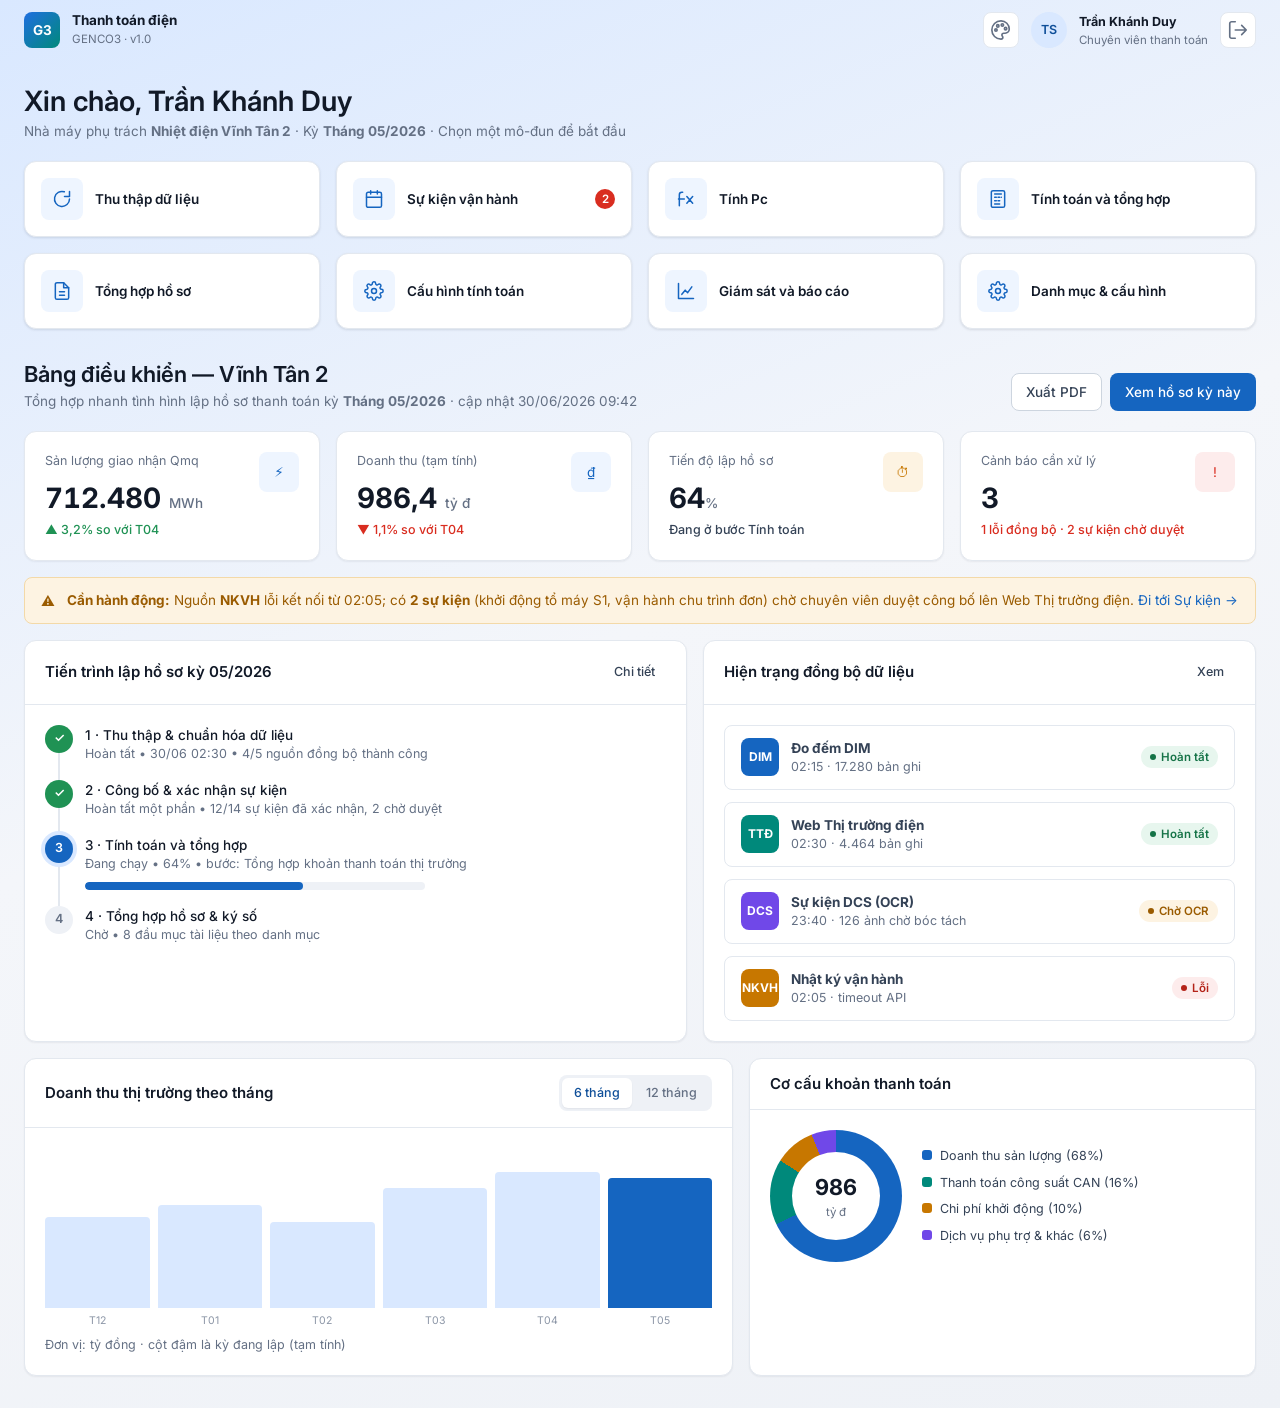
==== index.html @ cb0abf34 "." ====
<!DOCTYPE html>
<html lang="vi">
<head>
<meta charset="UTF-8">
<meta name="viewport" content="width=device-width, initial-scale=1.0">
<title>Trang chào | Vĩnh Tân 2 — Lập hồ sơ thanh toán</title>
<link rel="preconnect" href="https://fonts.googleapis.com">
<link href="https://fonts.googleapis.com/css2?family=Inter:wght@400;500;600;700&family=IBM+Plex+Sans:wght@400;500;600;700&family=Space+Grotesk:wght@400;500;600;700&family=JetBrains+Mono:wght@400;500&display=swap" rel="stylesheet">
<link rel="stylesheet" href="assets/design-system.css">
<link rel="stylesheet" href="assets/themes.css">
<link rel="stylesheet" href="assets/app.css">
<script src="assets/theme-init.js"></script>
</head>
<body>
<!-- Trang chào (Welcome) — SC-021 / DEC-021. Route "/". Header + module launcher do
     App.welcome() render; khu 2 (.welcome__content) là khối dashboard theo SC-001. -->
<div class="welcome">
<main class="welcome__body">

  <div class="welcome__hero">
    <h1>Xin chào, Trần Khánh Duy</h1>
    <div class="subtitle">Nhà máy phụ trách <b>Nhiệt điện Vĩnh Tân 2</b> · Kỳ <b>Tháng 05/2026</b> · Chọn một mô-đun để bắt đầu</div>
  </div>

  <!-- Khu 1: module launcher (8 mô-đun, 2 dòng) — App.welcome() đổ từ NAV (trừ Dashboard) -->
  <div class="welcome__launcher" id="welcomeLauncher"></div>

  <!-- Khu 2: nội dung dashboard (SSOT = SC-001) -->
  <div class="welcome__content">

  <div class="page-head">
    <div class="page-head__titles">
      <h1>Bảng điều khiển — Vĩnh Tân 2</h1>
      <div class="subtitle">Tổng hợp nhanh tình hình lập hồ sơ thanh toán kỳ <b>Tháng 05/2026</b> · cập nhật 30/06/2026 09:42</div>
    </div>
    <div class="page-head__actions">
      <button class="btn btn-secondary" onclick="App.toast('Đang xuất báo cáo PDF... (prototype)')">Xuất PDF</button>
      <button class="btn btn-primary" onclick="location.href='ho-so-chi-tiet.html'">Xem hồ sơ kỳ này</button>
    </div>
  </div>

  <!-- KPI -->
  <div class="grid grid-4" style="margin-bottom:var(--sp-4)">
    <div class="stat">
      <div class="stat__icon">⚡</div>
      <div class="stat__label">Sản lượng giao nhận Qmq</div>
      <div class="stat__value">712.480 <small>MWh</small></div>
      <div class="stat__delta up">▲ 3,2% so với T04</div>
      <!-- slot sparkline (DEC-006): 6 kỳ gần nhất, theme quyết định hiển thị -->
      <div class="stat__spark" aria-hidden="true"><i style="height:56%"></i><i style="height:64%"></i><i style="height:52%"></i><i style="height:74%"></i><i style="height:86%"></i><i class="hi" style="height:100%"></i></div>
    </div>
    <div class="stat">
      <div class="stat__icon">₫</div>
      <div class="stat__label">Doanh thu (tạm tính)</div>
      <div class="stat__value">986,4 <small>tỷ đ</small></div>
      <div class="stat__delta down">▼ 1,1% so với T04</div>
      <div class="stat__spark" aria-hidden="true"><i style="height:62%"></i><i style="height:70%"></i><i style="height:58%"></i><i style="height:81%"></i><i style="height:100%"></i><i class="hi" style="height:92%"></i></div>
    </div>
    <div class="stat">
      <div class="stat__icon" style="background:var(--c-warning-50);color:var(--c-warning-600)">⏱</div>
      <div class="stat__label">Tiến độ lập hồ sơ</div>
      <div class="stat__value">64<small>%</small></div>
      <div class="stat__delta">Đang ở bước Tính toán</div>
      <div class="stat__spark" aria-hidden="true"><i style="height:100%"></i><i style="height:100%"></i><i style="height:100%"></i><i style="height:100%"></i><i style="height:100%"></i><i class="hi" style="height:64%"></i></div>
    </div>
    <div class="stat">
      <div class="stat__icon" style="background:var(--c-danger-50);color:var(--c-danger-600)">!</div>
      <div class="stat__label">Cảnh báo cần xử lý</div>
      <div class="stat__value">3</div>
      <div class="stat__delta down">1 lỗi đồng bộ · 2 sự kiện chờ duyệt</div>
      <div class="stat__spark" aria-hidden="true"><i style="height:35%"></i><i style="height:20%"></i><i style="height:50%"></i><i style="height:20%"></i><i style="height:35%"></i><i class="hi" style="height:65%"></i></div>
    </div>
  </div>

  <div class="alert alert--warning" style="margin-bottom:var(--sp-4)">
    <span class="ico">⚠</span>
    <div><b>Cần hành động:</b> Nguồn <b>NKVH</b> lỗi kết nối từ 02:05; có <b>2 sự kiện</b> (khởi động tổ máy S1, vận hành chu trình đơn) chờ chuyên viên duyệt công bố lên Web Thị trường điện.
      <a href="su-kien.html">Đi tới Sự kiện →</a></div>
  </div>

  <div class="row" style="align-items:stretch">
    <!-- Tiến độ lập hồ sơ -->
    <div class="col" style="flex:1.2">
      <div class="card" style="height:100%">
        <div class="card__head"><h3>Tiến trình lập hồ sơ kỳ 05/2026</h3>
          <a href="ho-so-chi-tiet.html" class="btn btn-ghost btn-sm">Chi tiết</a></div>
        <div class="card__body">
          <ul class="steps">
            <li class="done"><span class="dot">✓</span><div>
              <div class="step__title">1 · Thu thập &amp; chuẩn hóa dữ liệu</div>
              <div class="step__meta">Hoàn tất • 30/06 02:30 • 4/5 nguồn đồng bộ thành công</div></div></li>
            <li class="done"><span class="dot">✓</span><div>
              <div class="step__title">2 · Công bố &amp; xác nhận sự kiện</div>
              <div class="step__meta">Hoàn tất một phần • 12/14 sự kiện đã xác nhận, 2 chờ duyệt</div></div></li>
            <li class="active"><span class="dot">3</span><div>
              <div class="step__title">3 · Tính toán và tổng hợp</div>
              <div class="step__meta">Đang chạy • 64% • bước: Tổng hợp khoản thanh toán thị trường</div>
              <div class="progress" style="margin-top:8px;max-width:340px"><div class="progress__bar" style="width:64%"></div></div></div></li>
            <li><span class="dot">4</span><div>
              <div class="step__title">4 · Tổng hợp hồ sơ &amp; ký số</div>
              <div class="step__meta">Chờ • 8 đầu mục tài liệu theo danh mục</div></div></li>
          </ul>
        </div>
      </div>
    </div>

    <!-- Hiện trạng đồng bộ nguồn -->
    <div class="col">
      <div class="card" style="height:100%">
        <div class="card__head"><h3>Hiện trạng đồng bộ dữ liệu</h3>
          <a href="thu-thap-du-lieu.html" class="btn btn-ghost btn-sm">Xem</a></div>
        <div class="card__body stack" style="gap:var(--sp-3)">
          <div class="source"><div class="source__ico" style="background:#1565c0">DIM</div>
            <div class="col"><b>Đo đếm DIM</b><div class="muted" style="font-size:var(--fs-sm)">02:15 · 17.280 bản ghi</div></div>
            <span class="badge badge--success">Hoàn tất</span></div>
          <div class="source"><div class="source__ico" style="background:#00897b">TTĐ</div>
            <div class="col"><b>Web Thị trường điện</b><div class="muted" style="font-size:var(--fs-sm)">02:30 · 4.464 bản ghi</div></div>
            <span class="badge badge--success">Hoàn tất</span></div>
          <div class="source"><div class="source__ico" style="background:#7048e8">DCS</div>
            <div class="col"><b>Sự kiện DCS (OCR)</b><div class="muted" style="font-size:var(--fs-sm)">23:40 · 126 ảnh chờ bóc tách</div></div>
            <span class="badge badge--warning">Chờ OCR</span></div>
          <div class="source"><div class="source__ico" style="background:#c77700">NKVH</div>
            <div class="col"><b>Nhật ký vận hành</b><div class="muted" style="font-size:var(--fs-sm)">02:05 · timeout API</div></div>
            <span class="badge badge--danger">Lỗi</span></div>
        </div>
      </div>
    </div>
  </div>

  <div class="row" style="margin-top:var(--sp-4); align-items:stretch">
    <!-- Biểu đồ doanh thu -->
    <div class="col" style="flex:1.4">
      <div class="card" style="height:100%">
        <div class="card__head"><h3>Doanh thu thị trường theo tháng</h3>
          <div class="pills"><span class="pill is-active" onclick="App.pill(this)">6 tháng</span><span class="pill" onclick="App.pill(this)">12 tháng</span></div></div>
        <div class="card__body">
          <div class="barchart">
            <div class="bar" style="height:62%" data-v="695"><span>T12</span></div>
            <div class="bar" style="height:70%" data-v="785"><span>T01</span></div>
            <div class="bar" style="height:58%" data-v="650"><span>T02</span></div>
            <div class="bar" style="height:81%" data-v="908"><span>T03</span></div>
            <div class="bar" style="height:92%" data-v="1.032"><span>T04</span></div>
            <div class="bar hi" style="height:88%" data-v="986"><span>T05</span></div>
          </div>
          <div class="muted" style="margin-top:28px;font-size:var(--fs-sm)">Đơn vị: tỷ đồng · cột đậm là kỳ đang lập (tạm tính)</div>
        </div>
      </div>
    </div>

    <!-- Cơ cấu khoản thanh toán -->
    <div class="col">
      <div class="card" style="height:100%">
        <div class="card__head"><h3>Cơ cấu khoản thanh toán</h3></div>
        <div class="card__body">
          <div class="row" style="align-items:center;gap:var(--sp-5)">
            <div class="donut-wrap">
              <div class="donut" style="background:conic-gradient(#1565c0 0 68%, #00897b 68% 84%, #c77700 84% 94%, #7048e8 94% 100%)"></div>
              <div class="donut__center"><b>986</b><div class="muted" style="font-size:var(--fs-xs)">tỷ đ</div></div>
            </div>
            <div class="legend col">
              <div><i style="background:#1565c0"></i>Doanh thu sản lượng (68%)</div>
              <div><i style="background:#00897b"></i>Thanh toán công suất CAN (16%)</div>
              <div><i style="background:#c77700"></i>Chi phí khởi động (10%)</div>
              <div><i style="background:#7048e8"></i>Dịch vụ phụ trợ &amp; khác (6%)</div>
            </div>
          </div>
        </div>
      </div>
    </div>
  </div>

  </div><!-- /.welcome__content -->

</main>
</div>
<script src="assets/app.js"></script>
<script>App.welcome();</script>
</body>
</html>
---- assets/design-system.css ----
/* ==========================================================================
   GENCO3 — Hệ thống Lập hồ sơ thanh toán tiền điện
   DESIGN SYSTEM (admin) — đơn giản, sạch, phục vụ prototype
   --------------------------------------------------------------------------
   File này gồm 2 phần:
     1) DESIGN TOKENS  — biến CSS (màu, typography, spacing, radius, shadow)
     2) COMPONENTS     — base, app shell, và các thành phần UI dùng lại
   Dùng chung cho cả styleguide (design/) lẫn prototype (prototype/).
   ========================================================================== */

/* ============================ 1. DESIGN TOKENS =========================== */
:root {
  /* --- Màu thương hiệu (xanh năng lượng, hợp ngành điện) --- */
  --c-primary-50:  #eef5ff;
  --c-primary-100: #d9e8ff;
  --c-primary-200: #b3d1ff;
  --c-primary-300: #80b2ff;
  --c-primary-500: #1f6fe0;
  --c-primary-600: #1565c0;   /* màu chính */
  --c-primary-700: #0f4f99;
  --c-primary-800: #0b3d77;

  /* --- Màu nhấn phụ (teal) --- */
  --c-accent-500:  #00897b;
  --c-accent-600:  #00796b;

  /* --- Trung tính --- */
  --c-white:   #ffffff;
  --c-bg:      #f4f6fa;   /* nền trang */
  --c-surface: #ffffff;   /* nền card */
  --c-border:  #e3e8ef;
  --c-border-strong: #cdd5df;
  --c-ink-900: #111927;   /* tiêu đề */
  --c-ink-700: #344256;   /* văn bản chính */
  --c-ink-500: #647084;   /* phụ */
  --c-ink-400: #8b95a6;   /* mờ */

  /* --- Màu ngữ nghĩa (status) --- */
  --c-success-50: #e7f6ee; --c-success-600: #1f9254; --c-success-700: #157347;
  --c-warning-50: #fdf3e2; --c-warning-600: #c77700; --c-warning-700: #9a5b00;
  --c-danger-50:  #fdecec; --c-danger-600:  #d92d20; --c-danger-700:  #b42318;
  --c-info-50:    #eaf2fe; --c-info-600:    #1565c0; --c-info-700:    #0f4f99;
  --c-neutral-50: #eef1f6; --c-neutral-600: #647084;

  /* --- Typography --- */
  --font-sans: "Inter", "Segoe UI", Roboto, system-ui, -apple-system, sans-serif;
  --font-mono: "JetBrains Mono", "SFMono-Regular", Consolas, monospace;
  --fs-xs: 11.5px; --fs-sm: 12.5px; --fs-md: 13.5px; --fs-lg: 15px;
  --fs-xl: 18px;   --fs-2xl: 22px;  --fs-3xl: 28px;
  --lh-tight: 1.25; --lh-normal: 1.5;
  --fw-regular: 400; --fw-medium: 500; --fw-semibold: 600; --fw-bold: 700;

  /* --- Spacing (base 4px) --- */
  --sp-1: 4px;  --sp-2: 8px;  --sp-3: 12px; --sp-4: 16px;
  --sp-5: 20px; --sp-6: 24px; --sp-8: 32px; --sp-10: 40px; --sp-12: 48px;

  /* --- Radius --- */
  --r-sm: 4px; --r-md: 8px; --r-lg: 12px; --r-full: 999px;

  /* --- Shadow (nhẹ, phẳng) --- */
  --sh-xs: 0 1px 2px rgba(16,24,40,.06);
  --sh-sm: 0 1px 3px rgba(16,24,40,.08), 0 1px 2px rgba(16,24,40,.04);
  --sh-md: 0 4px 12px rgba(16,24,40,.10);
  --sh-lg: 0 12px 32px rgba(16,24,40,.16);

  /* --- Layout --- */
  --sidebar-w: 256px;
  --sidebar-w-collapsed: 72px;
  --topbar-h: 60px;
  --content-max: 1320px;

  /* --- Token bổ sung cho đa theme (DEC-005). Mọi theme phải định nghĩa đủ nhóm này --- */
  --c-on-primary: #ffffff;                 /* chữ/icon trên nền primary */
  --c-surface-2: #eef1f6;                  /* nền phụ: thead, hàng nhấn, placeholder */
  --sidebar-bg: var(--c-primary-800);      /* nền sidebar (theme đổi được) */
  --sidebar-blur: 0px;                     /* Fluent bật acrylic cho sidebar */
  --bw: 1px;                               /* độ dày viền cơ sở */
  --icon-stroke: 1.8;                      /* độ nét icon (Linear mảnh hơn, ...) */
  --motion-fast: .12s; --motion-base: .2s; /* thời lượng chuyển động */
  --ease-standard: cubic-bezier(.2,0,0,1); --ease-emphasized: cubic-bezier(.3,0,0,1);
  --glass-bg: var(--c-surface);            /* nền glass (mặc định = surface đặc, không blur) */
  --glass-blur: 0px;                       /* Fluent: acrylic cho topbar/modal/drawer */
  --accent-gradient: linear-gradient(135deg, var(--c-primary-500), var(--c-accent-500));
  /* Nền gradient Trang chào (SC-021). Dựng từ token màu theme => tự thích ứng 5 theme
     x light/dark; theme override wholesale nếu bản sắc cần khác. */
  --welcome-bg: linear-gradient(158deg, var(--c-primary-100) 0%, var(--c-bg) 46%, var(--c-surface-2) 100%);
  --toast-bg: #1f2937; --toast-ink: #ffffff;  /* toast giữ nền tối trên mọi theme */
  --nav-active-bg: var(--c-primary-600);       /* nền mục sidebar đang chọn */
  --nav-active-ink: #ffffff;

  /* --- Token Presentation Theme (DEC-006): shell/nav, mật độ, form, focus.
         Mọi theme phải định nghĩa đủ (hoặc chấp nhận mặc định base). --- */
  --sidebar-ink: #c5d3e8;                  /* chữ nav trong sidebar */
  --sidebar-ink-strong: #ffffff;           /* chữ đậm/brand trong sidebar */
  --sidebar-muted: #93a7c4;                /* chữ phụ trong sidebar */
  --sidebar-group: #6f86a8;                /* nhãn nhóm nav */
  --sidebar-hover-bg: rgba(255,255,255,.07);
  --sidebar-border: rgba(255,255,255,.08);
  --topnav-h: 56px;                        /* chiều cao hàng brand của top navigation */
  --tbl-py: 11px; --tbl-px: 16px;          /* mật độ ô bảng (theme chỉnh density qua đây) */
  --field-label-w: 148px;                  /* bề rộng label khi form label-trái (Fluent) */
  --focus-ring: 2px solid var(--c-primary-600); /* vòng focus bàn phím */
}

/* ============================ 2. BASE ==================================== */
* { box-sizing: border-box; }
html, body { height: 100%; }
body {
  margin: 0;
  font-family: var(--font-sans);
  font-size: var(--fs-md);
  line-height: var(--lh-normal);
  color: var(--c-ink-700);
  background: var(--c-bg);
  -webkit-font-smoothing: antialiased;
}
h1, h2, h3, h4 { color: var(--c-ink-900); font-weight: var(--fw-semibold); margin: 0; line-height: var(--lh-tight); }
h1 { font-size: var(--fs-2xl); }
h2 { font-size: var(--fs-xl); }
h3 { font-size: var(--fs-lg); }
a { color: var(--c-primary-600); text-decoration: none; }
a:hover { text-decoration: underline; }
p { margin: 0 0 var(--sp-3); }
code { font-family: var(--font-mono); font-size: .92em; background: var(--c-neutral-50);
  padding: 1px 6px; border-radius: var(--r-sm); color: var(--c-ink-900); }
.muted { color: var(--c-ink-500); }
.mono  { font-family: var(--font-mono); }
.nowrap { white-space: nowrap; }
.text-right { text-align: right; }
.text-center { text-align: center; }
.num { font-variant-numeric: tabular-nums; font-family: var(--font-mono); }
/* Icon: độ nét điều khiển bằng token (theme đổi được) - CSS ghi đè attribute stroke-width của SVG */
.ico { stroke-width: var(--icon-stroke); }

/* ============================ 3. APP SHELL ============================== */
.app { display: grid; grid-template-columns: var(--sidebar-w) 1fr; min-height: 100vh; }

/* Sidebar (token-driven: theme đổi được nền/chữ/viền qua nhóm --sidebar-*) */
.sidebar {
  background: var(--sidebar-bg);
  color: var(--sidebar-ink);
  display: flex; flex-direction: column;
  position: sticky; top: 0; height: 100vh;
  backdrop-filter: blur(var(--sidebar-blur));
}
.sidebar__brand {
  display: flex; align-items: center; gap: var(--sp-3);
  padding: 0 var(--sp-5); height: var(--topbar-h);
  border-bottom: 1px solid var(--sidebar-border);
}
.sidebar__logo {
  width: 34px; height: 34px; border-radius: var(--r-md);
  background: var(--accent-gradient);
  display: grid; place-items: center; color: #fff; font-weight: var(--fw-bold);
  font-size: var(--fs-md); flex: none;
}
.sidebar__brand b { color: var(--sidebar-ink-strong); font-size: var(--fs-md); display: block; line-height: 1.2; }
.sidebar__brand span { font-size: var(--fs-xs); color: var(--sidebar-muted); }
/* Logo + brand là link về Trang chào (DEC-021) */
.sidebar__brandlink { display: flex; align-items: center; gap: var(--sp-3); flex: 1; min-width: 0; color: inherit; }
.sidebar__brandlink:hover { text-decoration: none; }
.sidebar__nav { padding: var(--sp-4) var(--sp-3); overflow-y: auto; flex: 1; }
.nav-group__label {
  font-size: 10.5px; text-transform: uppercase; letter-spacing: .06em;
  color: var(--sidebar-group); padding: var(--sp-4) var(--sp-3) var(--sp-2);
}
.nav-link {
  display: flex; align-items: center; gap: var(--sp-3);
  padding: 9px var(--sp-3); border-radius: var(--r-md);
  color: var(--sidebar-ink); font-size: var(--fs-md); font-weight: var(--fw-medium);
  margin-bottom: 2px; cursor: pointer;
  transition: background var(--motion-fast) var(--ease-standard), color var(--motion-fast) var(--ease-standard);
}
.nav-link:hover { background: var(--sidebar-hover-bg); color: var(--sidebar-ink-strong); text-decoration: none; }
.nav-link.is-active { background: var(--nav-active-bg); color: var(--nav-active-ink); }
.nav-link .ico { width: 18px; height: 18px; flex: none; opacity: .9; }
.nav-link__badge {
  margin-left: auto; font-size: 10.5px; background: var(--c-danger-600);
  color: #fff; border-radius: var(--r-full); padding: 1px 6px; font-weight: var(--fw-semibold);
}
.sidebar__foot { padding: var(--sp-4); border-top: 1px solid var(--sidebar-border); font-size: var(--fs-xs); color: var(--sidebar-muted); }

/* Nút thu gọn/mở rộng menu chính (FR-050, Biên bản 004) */
.sidebar__toggle {
  margin-left: auto; width: 30px; height: 30px; border-radius: var(--r-md); flex: none;
  display: grid; place-items: center; cursor: pointer;
  background: transparent; border: 1px solid var(--sidebar-border); color: var(--sidebar-ink);
  transition: background var(--motion-fast) var(--ease-standard), color var(--motion-fast) var(--ease-standard);
}
.sidebar__toggle:hover { background: var(--sidebar-hover-bg); color: var(--sidebar-ink-strong); }
.sidebar__toggle .ico { width: 16px; height: 16px; }

/* Trạng thái thu gọn: sidebar còn dải biểu tượng, ẩn nhãn chữ, nội dung nới rộng */
.app.is-nav-collapsed { grid-template-columns: var(--sidebar-w-collapsed) 1fr; }
.app.is-nav-collapsed .sidebar__brand { padding: 0; justify-content: center; gap: 0; }
.app.is-nav-collapsed .sidebar__logo,
.app.is-nav-collapsed .sidebar__brandlink,
.app.is-nav-collapsed .sidebar__brand > div,
.app.is-nav-collapsed .nav-group__label,
.app.is-nav-collapsed .nav-link > span,
.app.is-nav-collapsed .nav-link__badge,
.app.is-nav-collapsed .sidebar__foot { display: none; }
.app.is-nav-collapsed .sidebar__toggle { margin: 0; }
.app.is-nav-collapsed .sidebar__nav { padding-left: var(--sp-2); padding-right: var(--sp-2); }
.app.is-nav-collapsed .nav-link { justify-content: center; padding-left: 0; padding-right: 0; }

/* Main + Topbar */
.main { display: flex; flex-direction: column; min-width: 0; }
.topbar {
  height: var(--topbar-h); background: var(--glass-bg);
  backdrop-filter: blur(var(--glass-blur));
  border-bottom: 1px solid var(--c-border);
  display: flex; align-items: center; gap: var(--sp-4);
  padding: 0 var(--sp-6); position: sticky; top: 0; z-index: 20;
}
.topbar__plant {
  display: flex; align-items: center; gap: var(--sp-2);
  font-weight: var(--fw-semibold); color: var(--c-ink-900);
}
.topbar__plant select {
  border: 1px solid var(--c-border-strong); border-radius: var(--r-md);
  padding: 6px 10px; font: inherit; font-weight: var(--fw-semibold);
  color: var(--c-ink-900); background: var(--c-surface);
}
.topbar__spacer { flex: 1; }
.topbar__period {
  display: flex; align-items: center; gap: var(--sp-2);
  background: var(--c-primary-50); color: var(--c-primary-700);
  border: 1px solid var(--c-primary-200); border-radius: var(--r-full);
  padding: 5px 12px; font-weight: var(--fw-semibold); font-size: var(--fs-sm);
}
.topbar__icon-btn {
  width: 36px; height: 36px; border-radius: var(--r-md); border: 1px solid var(--c-border);
  background: var(--c-surface); display: grid; place-items: center; cursor: pointer; position: relative;
  color: var(--c-ink-500);
}
.topbar__icon-btn:hover { background: var(--c-bg); }
.topbar__icon-btn .dot { position: absolute; top: 7px; right: 8px; width: 7px; height: 7px;
  background: var(--c-danger-600); border-radius: var(--r-full); border: 1.5px solid #fff; }
.topbar__user { display: flex; align-items: center; gap: var(--sp-3); cursor: pointer; }
.avatar {
  width: 36px; height: 36px; border-radius: var(--r-full);
  background: var(--c-primary-100); color: var(--c-primary-700);
  display: grid; place-items: center; font-weight: var(--fw-semibold); font-size: var(--fs-sm);
}
.topbar__user small { display: block; color: var(--c-ink-500); font-size: var(--fs-xs); }
.topbar__user b { font-size: var(--fs-sm); color: var(--c-ink-900); }

/* Top Navigation (DEC-006) - nav pattern thay sidebar (registry app.js quyết định).
   2 tầng: hàng brand + điều khiển ngữ cảnh, hàng tab điều hướng. Token-driven. */
.topnav { position: sticky; top: 0; z-index: 30; background: var(--glass-bg);
  backdrop-filter: blur(var(--glass-blur)); border-bottom: 1px solid var(--c-border); }
.topnav__row { display: flex; align-items: center; gap: var(--sp-4);
  height: var(--topnav-h); padding: 0 var(--sp-6); }
.topnav__brand { display: flex; align-items: center; gap: var(--sp-3); margin-right: var(--sp-4); color: inherit; }
.topnav__brand:hover { text-decoration: none; }
.topnav__brand b { color: var(--c-ink-900); font-size: var(--fs-md); display: block; line-height: 1.2; }
.topnav__brand span { font-size: var(--fs-xs); color: var(--c-ink-500); }
.topnav__tabs { display: flex; gap: var(--sp-1); padding: 0 var(--sp-5); overflow-x: auto; }
.topnav__link { display: flex; align-items: center; gap: 8px; padding: 10px var(--sp-3);
  border-bottom: 2px solid transparent; margin-bottom: -1px;
  color: var(--c-ink-500); font-size: var(--fs-md); font-weight: var(--fw-medium); white-space: nowrap;
  transition: color var(--motion-fast) var(--ease-standard); }
.topnav__link:hover { color: var(--c-ink-900); text-decoration: none; }
.topnav__link.is-active { color: var(--c-ink-900); border-bottom-color: var(--c-ink-900); font-weight: var(--fw-semibold); }
.topnav__link .ico { width: 16px; height: 16px; flex: none; }
.topnav__link .nav-link__badge { margin-left: 2px; }

/* Content */
.content { padding: var(--sp-6); max-width: var(--content-max); width: 100%; margin: 0 auto; }
.page-head { display: flex; align-items: flex-end; gap: var(--sp-4); margin-bottom: var(--sp-5); flex-wrap: wrap; }
.page-head__titles { flex: 1; min-width: 240px; }
.page-head h1 { margin-bottom: 2px; }
.page-head .subtitle { color: var(--c-ink-500); font-size: var(--fs-md); }
.page-head__actions { display: flex; gap: var(--sp-2); }
.breadcrumb { font-size: var(--fs-sm); color: var(--c-ink-500); margin-bottom: var(--sp-2); }
.breadcrumb a { color: var(--c-ink-500); }
.breadcrumb span { margin: 0 6px; color: var(--c-ink-400); }

/* ============================ 4. GRID UTILS ============================= */
.grid { display: grid; gap: var(--sp-4); }
.grid-2 { grid-template-columns: repeat(2, 1fr); }
.grid-3 { grid-template-columns: repeat(3, 1fr); }
.grid-4 { grid-template-columns: repeat(4, 1fr); }
.row { display: flex; gap: var(--sp-4); flex-wrap: wrap; }
.col { flex: 1; min-width: 0; }
.stack { display: flex; flex-direction: column; gap: var(--sp-4); }
.between { display: flex; align-items: center; justify-content: space-between; gap: var(--sp-3); }
.inline { display: flex; align-items: center; gap: var(--sp-2); }
@media (max-width: 1100px){ .grid-4{grid-template-columns:repeat(2,1fr);} .grid-3{grid-template-columns:repeat(2,1fr);} }
@media (max-width: 720px){ .grid-2,.grid-3,.grid-4{grid-template-columns:1fr;} }

/* ============================ 5. CARD =================================== */
.card { background: var(--c-surface); border: 1px solid var(--c-border); border-radius: var(--r-lg); box-shadow: var(--sh-xs); }
.card__head { display: flex; align-items: center; justify-content: space-between; gap: var(--sp-3);
  padding: var(--sp-4) var(--sp-5); border-bottom: 1px solid var(--c-border); }
.card__head h3 { font-size: var(--fs-lg); }
.card__head .muted { font-size: var(--fs-sm); }
.card__body { padding: var(--sp-5); }
.card__body--flush { padding: 0; }
.card__foot { padding: var(--sp-3) var(--sp-5); border-top: 1px solid var(--c-border); }

/* KPI stat - semantic slot (DEC-006): label/value/delta/icon/spark là các slot,
   theme tái bố cục bằng grid-template-areas + ẩn/hiện slot, KHÔNG đổi markup. */
.stat { background: var(--c-surface); border: 1px solid var(--c-border); border-radius: var(--r-lg);
  padding: var(--sp-5); box-shadow: var(--sh-xs);
  display: grid; grid-template-columns: 1fr auto; align-content: start;
  grid-template-areas: "label icon" "value icon" "delta icon" "spark spark"; }
.stat__label { grid-area: label; color: var(--c-ink-500); font-size: var(--fs-sm); display: flex; align-items: center; gap: 6px; }
.stat__value { grid-area: value; font-size: var(--fs-3xl); font-weight: var(--fw-bold); color: var(--c-ink-900);
  margin: 6px 0 2px; font-variant-numeric: tabular-nums; }
.stat__value small { font-size: var(--fs-md); font-weight: var(--fw-medium); color: var(--c-ink-500); }
.stat__delta { grid-area: delta; font-size: var(--fs-sm); font-weight: var(--fw-medium); }
.stat__delta.up { color: var(--c-success-600); }
.stat__delta.down { color: var(--c-danger-600); }
.stat__icon { grid-area: icon; align-self: start; justify-self: end; width: 40px; height: 40px; border-radius: var(--r-md);
  display: grid; place-items: center; background: var(--c-primary-50); color: var(--c-primary-600); }
/* Sparkline slot: mặc định ẨN (Default giữ nguyên diện mạo cũ); theme bật khi cần */
.stat__spark { grid-area: spark; display: none; align-items: flex-end; gap: 3px; height: 26px; margin-top: var(--sp-3); }
.stat__spark i { flex: 1; background: var(--c-primary-100); border-radius: 2px 2px 0 0; min-height: 3px; }
.stat__spark i.hi { background: var(--c-primary-600); }

/* ============================ 6. BUTTONS =============================== */
.btn {
  display: inline-flex; align-items: center; justify-content: center; gap: var(--sp-2);
  font: inherit; font-weight: var(--fw-medium); font-size: var(--fs-md);
  padding: 8px 14px; border-radius: var(--r-md); border: 1px solid transparent;
  cursor: pointer; white-space: nowrap;
  transition: background var(--motion-fast) var(--ease-standard), border-color var(--motion-fast) var(--ease-standard),
    box-shadow var(--motion-fast) var(--ease-standard), transform var(--motion-fast) var(--ease-standard);
}
.btn .ico { width: 16px; height: 16px; }
.btn-primary { background: var(--c-primary-600); color: var(--c-on-primary); }
.btn-primary:hover { background: var(--c-primary-700); }
.btn-secondary { background: var(--c-surface); color: var(--c-ink-700); border-color: var(--c-border-strong); }
.btn-secondary:hover { background: var(--c-bg); }
.btn-ghost { background: transparent; color: var(--c-ink-700); }
.btn-ghost:hover { background: var(--c-neutral-50); }
.btn-success { background: var(--c-success-600); color: #fff; }
.btn-success:hover { background: var(--c-success-700); }
.btn-danger { background: var(--c-danger-600); color: #fff; }
.btn-danger:hover { background: var(--c-danger-700); }
.btn-sm { padding: 5px 10px; font-size: var(--fs-sm); }
.btn-lg { padding: 11px 20px; font-size: var(--fs-lg); }
.btn[disabled] { opacity: .5; cursor: not-allowed; }
.btn-icon { padding: 7px; width: 34px; }

/* ============================ 7. BADGE / STATUS ======================== */
.badge {
  display: inline-flex; align-items: center; gap: 5px;
  font-size: var(--fs-xs); font-weight: var(--fw-semibold);
  padding: 3px 9px; border-radius: var(--r-full); line-height: 1.4; white-space: nowrap;
}
.badge::before { content: ""; width: 6px; height: 6px; border-radius: 50%; background: currentColor; }
.badge--success { background: var(--c-success-50); color: var(--c-success-700); }
.badge--warning { background: var(--c-warning-50); color: var(--c-warning-700); }
.badge--danger  { background: var(--c-danger-50);  color: var(--c-danger-700); }
.badge--info    { background: var(--c-info-50);    color: var(--c-info-700); }
.badge--neutral { background: var(--c-neutral-50); color: var(--c-neutral-600); }
.badge--solid.badge--success { background: var(--c-success-600); color:#fff; }
.badge--plain::before { display: none; }

.tag { display:inline-block; font-size: var(--fs-xs); font-weight:var(--fw-medium);
  padding: 2px 8px; border-radius: var(--r-sm); background: var(--c-neutral-50); color: var(--c-ink-700); }

/* ============================ 8. TABLE ================================= */
.table-wrap { overflow-x: auto; }
table.tbl { width: 100%; border-collapse: collapse; font-size: var(--fs-md); }
.tbl thead th {
  text-align: left; font-weight: var(--fw-semibold); color: var(--c-ink-500);
  font-size: var(--fs-sm); padding: 10px var(--sp-4); border-bottom: 1px solid var(--c-border);
  background: var(--c-surface-2); white-space: nowrap; position: sticky; top: 0;
}
.tbl tbody td { padding: var(--tbl-py) var(--tbl-px); border-bottom: 1px solid var(--c-border); color: var(--c-ink-700); vertical-align: middle; }
.tbl tbody tr:last-child td { border-bottom: none; }
.tbl tbody tr:hover { background: var(--c-primary-50); }
.tbl td.num, .tbl th.num { text-align: right; }
.tbl--compact tbody td, .tbl--compact thead th { padding: calc(var(--tbl-py) - 4px) calc(var(--tbl-px) - 4px); }
.tbl .row-strong td { font-weight: var(--fw-semibold); color: var(--c-ink-900); background: var(--c-surface-2); }

/* ============================ 9. FORM ================================= */
.field { margin-bottom: var(--sp-4); }
.label { display: block; font-size: var(--fs-sm); font-weight: var(--fw-medium); color: var(--c-ink-700); margin-bottom: 6px; }
.input, .select, .textarea {
  width: 100%; font: inherit; font-size: var(--fs-md); color: var(--c-ink-900);
  padding: 8px 11px; border: 1px solid var(--c-border-strong); border-radius: var(--r-md);
  background: var(--c-surface);
  transition: border-color var(--motion-fast) var(--ease-standard), box-shadow var(--motion-fast) var(--ease-standard);
}
.input:focus, .select:focus, .textarea:focus {
  outline: none; border-color: var(--c-primary-500); box-shadow: 0 0 0 3px var(--c-primary-100);
}
.textarea { min-height: 84px; resize: vertical; }
.hint { font-size: var(--fs-xs); color: var(--c-ink-500); margin-top: 5px; }

/* Switch */
.switch { position: relative; display: inline-block; width: 38px; height: 22px; }
.switch input { opacity: 0; width: 0; height: 0; }
.switch .slider { position: absolute; inset: 0; background: var(--c-border-strong);
  border-radius: var(--r-full); transition: .15s; cursor: pointer; }
.switch .slider::before { content:""; position:absolute; height:16px; width:16px; left:3px; top:3px;
  background:#fff; border-radius:50%; transition:.15s; box-shadow: var(--sh-xs); }
.switch input:checked + .slider { background: var(--c-primary-600); }
.switch input:checked + .slider::before { transform: translateX(16px); }

/* ============================ 10. TABS ================================= */
.tabs { display: flex; gap: 2px; border-bottom: 1px solid var(--c-border); }
.tab { padding: 10px var(--sp-4); font-size: var(--fs-md); font-weight: var(--fw-medium);
  color: var(--c-ink-500); cursor: pointer; border-bottom: 2px solid transparent; margin-bottom: -1px; }
.tab:hover { color: var(--c-ink-900); }
.tab.is-active { color: var(--c-primary-700); border-bottom-color: var(--c-primary-600); font-weight: var(--fw-semibold); }
.tab .count { font-size: 11px; background: var(--c-neutral-50); color: var(--c-ink-500); border-radius: var(--r-full); padding: 0 6px; margin-left: 6px; }
.tabpanel { display: none; }
.tabpanel.is-active { display: block; }

/* sub tabs (pills) */
.pills { display: inline-flex; background: var(--c-neutral-50); border-radius: var(--r-md); padding: 3px; gap: 2px; }
.pill { padding: 6px 12px; font-size: var(--fs-sm); font-weight: var(--fw-medium); border-radius: 6px; color: var(--c-ink-500); cursor: pointer; }
.pill.is-active { background: var(--c-surface); color: var(--c-primary-700); box-shadow: var(--sh-xs); }

/* ============================ 11. PROGRESS / STEPS ==================== */
.progress { height: 8px; background: var(--c-neutral-50); border-radius: var(--r-full); overflow: hidden; }
.progress__bar { height: 100%; background: var(--c-primary-600); border-radius: var(--r-full); }
.progress__bar.success { background: var(--c-success-600); }
.progress__bar.warning { background: var(--c-warning-600); }

/* Stepper (vertical pipeline) */
.steps { list-style: none; margin: 0; padding: 0; }
.steps li { display: flex; gap: var(--sp-3); padding-bottom: var(--sp-4); position: relative; }
.steps li:not(:last-child)::before { content:""; position: absolute; left: 13px; top: 28px; bottom: 0; width: 2px; background: var(--c-border); }
.steps .dot { width: 28px; height: 28px; border-radius: 50%; flex: none; display: grid; place-items: center;
  font-size: var(--fs-sm); font-weight: var(--fw-semibold); background: var(--c-neutral-50); color: var(--c-ink-500); z-index: 1; }
.steps .done .dot { background: var(--c-success-600); color: #fff; }
.steps .active .dot { background: var(--c-primary-600); color: #fff; box-shadow: 0 0 0 4px var(--c-primary-100); }
.steps .error .dot { background: var(--c-danger-600); color: #fff; }
.steps .step__title { font-weight: var(--fw-medium); color: var(--c-ink-900); font-size: var(--fs-md); }
.steps .step__meta { font-size: var(--fs-sm); color: var(--c-ink-500); }

/* ============================ 12. ALERT / BANNER ===================== */
.alert { display: flex; gap: var(--sp-3); padding: var(--sp-3) var(--sp-4); border-radius: var(--r-md);
  border: 1px solid; font-size: var(--fs-md); align-items: flex-start; }
.alert .ico { flex: none; margin-top: 1px; }
.alert--info    { background: var(--c-info-50);    border-color: var(--c-primary-200); color: var(--c-info-700); }
.alert--success { background: var(--c-success-50); border-color: #aee0c2; color: var(--c-success-700); }
.alert--warning { background: var(--c-warning-50); border-color: #f3d9a8; color: var(--c-warning-700); }
.alert--danger  { background: var(--c-danger-50);  border-color: #f3b4ad; color: var(--c-danger-700); }
.alert b { color: inherit; }

/* ============================ 13. MISC ================================ */
.divider { height: 1px; background: var(--c-border); margin: var(--sp-4) 0; }
.kv { display: grid; grid-template-columns: 160px 1fr; gap: 8px var(--sp-4); font-size: var(--fs-md); }
.kv dt { color: var(--c-ink-500); }
.kv dd { margin: 0; color: var(--c-ink-900); font-weight: var(--fw-medium); }
.list-check { list-style: none; margin: 0; padding: 0; }
.list-check li { display: flex; align-items: center; gap: var(--sp-3); padding: 10px 0; border-bottom: 1px solid var(--c-border); }
.list-check li:last-child { border-bottom: none; }
.check-ico { width: 20px; height: 20px; border-radius: 50%; flex: none; display: grid; place-items: center; }
.check-ico.ok { background: var(--c-success-50); color: var(--c-success-600); }
.check-ico.no { background: var(--c-neutral-50); color: var(--c-ink-400); }
.check-ico.warn { background: var(--c-warning-50); color: var(--c-warning-600); }

/* Empty / placeholder image box */
.imgbox { background: var(--c-surface-2);
  border: 1px dashed var(--c-border-strong); border-radius: var(--r-md);
  display: grid; place-items: center; color: var(--c-ink-400); font-size: var(--fs-sm); }

/* ============================ 14. MODAL =============================== */
.modal-overlay { position: fixed; inset: 0; background: rgba(17,25,39,.45); display: none;
  align-items: center; justify-content: center; z-index: 100; padding: var(--sp-4); }
.modal-overlay.is-open { display: flex; }
.modal { background: var(--glass-bg); backdrop-filter: blur(var(--glass-blur));
  border: 1px solid var(--c-border); border-radius: var(--r-lg); box-shadow: var(--sh-lg);
  width: 100%; max-width: 560px; max-height: 90vh; overflow: auto; }
.modal--lg { max-width: 820px; }
.modal__head { display: flex; align-items: center; justify-content: space-between;
  padding: var(--sp-4) var(--sp-5); border-bottom: 1px solid var(--c-border); }
.modal__body { padding: var(--sp-5); }
.modal__foot { padding: var(--sp-4) var(--sp-5); border-top: 1px solid var(--c-border);
  display: flex; justify-content: flex-end; gap: var(--sp-2); }
.modal__close { cursor: pointer; color: var(--c-ink-500); background: none; border: none; font-size: 20px; line-height: 1; }

/* ============================ 15. TOAST ============================== */
.toast-wrap { position: fixed; right: var(--sp-5); bottom: var(--sp-5); z-index: 200;
  display: flex; flex-direction: column; gap: var(--sp-2); }
.toast { display: flex; gap: var(--sp-3); align-items: center; background: var(--toast-bg); color: var(--toast-ink);
  padding: 11px 16px; border-radius: var(--r-md); box-shadow: var(--sh-lg); font-size: var(--fs-md);
  min-width: 260px; animation: toast-in .2s ease; }
.toast--success { background: var(--c-success-700); }
.toast--danger  { background: var(--c-danger-700); }
@keyframes toast-in { from { opacity: 0; transform: translateY(8px); } to { opacity: 1; transform: none; } }

/* ============================ 15b. DRAWER (DEC-006) ================== */
.drawer-overlay { position: fixed; inset: 0; background: rgba(17,25,39,.45); display: none; z-index: 100; }
.drawer-overlay.is-open { display: block; }
.drawer { position: absolute; top: 0; right: 0; bottom: 0; width: 440px; max-width: 92vw;
  background: var(--glass-bg); backdrop-filter: blur(var(--glass-blur));
  border-left: 1px solid var(--c-border); box-shadow: var(--sh-lg);
  display: flex; flex-direction: column;
  animation: drawer-in var(--motion-base) var(--ease-standard); }
.drawer__head { display: flex; align-items: center; justify-content: space-between;
  padding: var(--sp-4) var(--sp-5); border-bottom: 1px solid var(--c-border); flex: none; }
.drawer__body { padding: var(--sp-5); overflow-y: auto; flex: 1; }
.drawer__foot { padding: var(--sp-4) var(--sp-5); border-top: 1px solid var(--c-border);
  display: flex; justify-content: flex-end; gap: var(--sp-2); flex: none; }
@keyframes drawer-in { from { transform: translateX(28px); opacity: .5; } to { transform: none; opacity: 1; } }

/* ============================ 15c. PAGER (DEC-006) =================== */
.pager { display: flex; align-items: center; gap: var(--sp-2); justify-content: flex-end;
  padding: var(--sp-3) var(--sp-4); border-top: 1px solid var(--c-border); font-size: var(--fs-sm); }
.pager__info { margin-right: auto; color: var(--c-ink-500); }
.pager__btn { min-width: 30px; height: 30px; padding: 0 8px; border: 1px solid var(--c-border);
  background: var(--c-surface); border-radius: var(--r-sm); cursor: pointer;
  display: grid; place-items: center; color: var(--c-ink-700); font: inherit; font-size: var(--fs-sm);
  transition: background var(--motion-fast) var(--ease-standard); }
.pager__btn:hover { background: var(--c-neutral-50); }
.pager__btn.is-active { background: var(--c-primary-600); color: var(--c-on-primary); border-color: var(--c-primary-600); }
.pager__btn[disabled] { opacity: .45; cursor: not-allowed; }

/* ============================ 15d. FILTER BAR (DEC-006) ============== */
.filterbar { display: flex; flex-wrap: wrap; gap: var(--sp-3); align-items: flex-end;
  padding: var(--sp-3) var(--sp-4); background: var(--c-surface);
  border: 1px solid var(--c-border); border-radius: var(--r-md); }
.filterbar .field { margin: 0; min-width: 150px; flex: 1; }
.filterbar__actions { display: flex; gap: var(--sp-2); flex: none; }

/* ============================ 15e. FORM SECTION (DEC-006) ============ */
.form-section { margin-bottom: var(--sp-6); }
.form-section__title { font-size: var(--fs-md); font-weight: var(--fw-semibold); color: var(--c-ink-900);
  margin-bottom: var(--sp-1); display: flex; align-items: center; gap: var(--sp-2); }
.form-section__desc { font-size: var(--fs-sm); color: var(--c-ink-500); margin-bottom: var(--sp-4); }
.label .req { color: var(--c-danger-600); }
.input.is-invalid, .select.is-invalid, .textarea.is-invalid { border-color: var(--c-danger-600); }
.hint--error { color: var(--c-danger-700); }
.form-actions { display: flex; justify-content: flex-end; gap: var(--sp-2);
  padding-top: var(--sp-4); border-top: 1px solid var(--c-border); margin-top: var(--sp-5); }

/* ============================ 15f. EMPTY / LOADING / ERROR =========== */
.empty { display: flex; flex-direction: column; align-items: center; justify-content: center;
  text-align: center; padding: var(--sp-10) var(--sp-6); color: var(--c-ink-500); }
.empty__icon { width: 48px; height: 48px; border-radius: var(--r-full); background: var(--c-neutral-50);
  display: grid; place-items: center; font-size: 20px; margin-bottom: var(--sp-3); color: var(--c-ink-400); }
.empty__title { font-weight: var(--fw-semibold); color: var(--c-ink-900); margin-bottom: 4px; }
.empty__desc { font-size: var(--fs-sm); max-width: 360px; margin-bottom: var(--sp-4); }
.empty--danger .empty__icon { background: var(--c-danger-50); color: var(--c-danger-600); }
.empty--success .empty__icon { background: var(--c-success-50); color: var(--c-success-600); }

.skeleton { position: relative; overflow: hidden; background: var(--c-neutral-50);
  border-radius: var(--r-sm); min-height: 12px; }
.skeleton::after { content: ""; position: absolute; inset: 0; transform: translateX(-100%);
  background: linear-gradient(90deg, transparent, rgba(255,255,255,.55), transparent);
  animation: skel-shine 1.4s infinite; }
@keyframes skel-shine { to { transform: translateX(100%); } }

.spinner { width: 22px; height: 22px; border-radius: 50%; flex: none;
  border: 2px solid var(--c-border); border-top-color: var(--c-primary-600);
  animation: spin .8s linear infinite; }
@keyframes spin { to { transform: rotate(360deg); } }

/* ============================ 15g. WORKFLOW STEPPER NGANG ============ */
.steps--h { display: flex; gap: 0; }
.steps--h li { flex: 1; flex-direction: column; align-items: center; text-align: center;
  gap: var(--sp-2); padding-bottom: 0; }
.steps--h li:not(:last-child)::before { left: calc(50% + 20px); right: calc(-50% + 20px);
  top: 13px; bottom: auto; width: auto; height: 2px; }
.steps--h .step__title { font-size: var(--fs-sm); }
.steps--h .step__meta { font-size: var(--fs-xs); }

/* ============================ 15h. MOTION & A11Y (DEC-006) =========== */
:focus-visible { outline: var(--focus-ring); outline-offset: 2px; }
.modal { animation: modal-in var(--motion-base) var(--ease-standard); }
@keyframes modal-in { from { opacity: 0; transform: translateY(6px); } to { opacity: 1; transform: none; } }
@media (prefers-reduced-motion: reduce) {
  *, *::before, *::after { animation-duration: .01ms !important; animation-iteration-count: 1 !important; transition-duration: .01ms !important; }
}

/* ============================ 16. RESPONSIVE SHELL =================== */
@media (max-width: 900px){
  .app { grid-template-columns: 1fr; }
  .sidebar { display: none; }
  .content { padding: var(--sp-4); }
}

/* ============================ 17. THEME: DEFAULT (DS-001) - DARK ===== */
/* Áp khi data-mode="dark" và không có theme khác (theme khác tự khai báo dark riêng
   với specificity cao hơn trong themes.css). Đổi mode = đổi token, không đụng component. */
[data-mode="dark"] {
  --c-bg:      #0f1420;
  --c-surface: #171d2b;
  --c-surface-2: #1e2636;
  --c-border:  #2a3346;
  --c-border-strong: #3a465c;
  --c-ink-900: #eef2f8;
  --c-ink-700: #c4cdda;
  --c-ink-500: #8b97a8;
  --c-ink-400: #6b7688;
  --c-white:   #171d2b;

  --c-primary-50:  #16233b;
  --c-primary-100: #1c3358;
  --c-primary-200: #24406e;
  --c-primary-500: #4a90e2;
  --c-primary-600: #4a90e2;
  --c-primary-700: #6aa6ea;
  --c-primary-800: #0c111b;
  --sidebar-bg: #0c111b;

  --c-success-50: #12271c; --c-success-600: #3fae6e; --c-success-700: #5cc389;
  --c-warning-50: #2a2110; --c-warning-600: #e0a13a; --c-warning-700: #f0b455;
  --c-danger-50:  #2a1514; --c-danger-600:  #f0574a; --c-danger-700:  #ff7a6e;
  --c-info-50:    #16233b; --c-info-600:    #4a90e2; --c-info-700:    #6aa6ea;
  --c-neutral-50: #1e2636; --c-neutral-600: #8b97a8;

  --sh-xs: 0 1px 2px rgba(0,0,0,.4);
  --sh-sm: 0 1px 3px rgba(0,0,0,.45), 0 1px 2px rgba(0,0,0,.4);
  --sh-md: 0 4px 12px rgba(0,0,0,.5);
  --sh-lg: 0 12px 32px rgba(0,0,0,.6);

  /* Trang chào - nền tối: primary-100 (dark) là xanh đậm, chuyển về nền trang */
  --welcome-bg: linear-gradient(158deg, var(--c-primary-100) 0%, var(--c-bg) 50%, #0b0f18 100%);
}

/* ============================ 18. WELCOME / TRANG CHÀO (SC-021) ======
   Màn route "/" sau đăng nhập: header tối giản (logo + theme + user) + module
   launcher (8 button nav trừ Dashboard, 2 dòng) trên nền gradient theo theme +
   khối nội dung dashboard. KHÔNG dùng app shell sidebar/topnav (launcher thay nav).
   Token-driven => chạy trên cả 5 Presentation Theme x light/dark. */
.welcome { min-height: 100vh; background: var(--welcome-bg); display: flex; flex-direction: column; }
.welcome__header {
  display: flex; align-items: center; gap: var(--sp-3);
  height: var(--topbar-h); padding: 0 var(--sp-6);
}
.welcome__brand { display: flex; align-items: center; gap: var(--sp-3); color: inherit; }
.welcome__brand:hover { text-decoration: none; }
.welcome__brand .sidebar__logo { width: 36px; height: 36px; }
.welcome__brand b { color: var(--c-ink-900); font-size: var(--fs-md); display: block; line-height: 1.2; }
.welcome__brand span { color: var(--c-ink-500); font-size: var(--fs-xs); }
.welcome__spacer { flex: 1; }
.welcome__body { flex: 1; width: 100%; max-width: var(--content-max); margin: 0 auto;
  padding: var(--sp-6) var(--sp-6) var(--sp-8); }

/* Khu 1 - lời chào + module launcher */
.welcome__hero { margin-bottom: var(--sp-5); }
.welcome__hero h1 { font-size: var(--fs-3xl); margin-bottom: 2px; }
.welcome__hero .subtitle { color: var(--c-ink-500); font-size: var(--fs-md); }
.welcome__launcher {
  display: grid; grid-template-columns: repeat(4, 1fr); gap: var(--sp-4);
  margin-bottom: var(--sp-8);
}
.welcome-mod {
  display: flex; align-items: center; gap: var(--sp-3);
  padding: var(--sp-4); background: var(--c-surface);
  border: var(--bw) solid var(--c-border); border-radius: var(--r-lg);
  box-shadow: var(--sh-sm); color: var(--c-ink-900);
  transition: transform var(--motion-fast) var(--ease-standard),
              box-shadow var(--motion-fast) var(--ease-standard),
              border-color var(--motion-fast) var(--ease-standard);
}
.welcome-mod:hover { text-decoration: none; transform: translateY(-2px);
  box-shadow: var(--sh-md); border-color: var(--c-primary-300); }
.welcome-mod__icon {
  width: 42px; height: 42px; border-radius: var(--r-md); flex: none;
  display: grid; place-items: center;
  background: var(--c-primary-50); color: var(--c-primary-600);
}
.welcome-mod__icon .ico { width: 20px; height: 20px; }
.welcome-mod__txt { min-width: 0; }
.welcome-mod__label { font-weight: var(--fw-semibold); font-size: var(--fs-md); display: block; }
.welcome-mod__badge {
  margin-left: auto; flex: none; min-width: 20px; height: 20px; padding: 0 6px;
  border-radius: var(--r-full); background: var(--c-danger-600); color: #fff;
  font-size: var(--fs-xs); font-weight: var(--fw-semibold);
  display: grid; place-items: center;
}

/* Khu 2 - nội dung dashboard (SC-001), trên surface đặc: không áp gradient vùng đọc số */
.welcome__content { }

@media (max-width: 1024px) { .welcome__launcher { grid-template-columns: repeat(2, 1fr); } }
@media (max-width: 640px)  { .welcome__launcher { grid-template-columns: 1fr; }
  .welcome__body { padding: var(--sp-4); } }
---- assets/themes.css ----
/* ==========================================================================
   GENCO3 - HSTT | PRESENTATION THEMES (DS-002..005) - aggregator (DEC-006)
   --------------------------------------------------------------------------
   Nạp SAU design-system.css. Từ DEC-006, mỗi theme là một PRESENTATION THEME
   hoàn chỉnh (tokens + layout recipe + component recipe + data display +
   chart recipe + interaction/motion) đặt trong MỘT FILE RIÊNG ở themes/.
   File này chỉ gom import - không chứa rule.

   Trục: data-theme = default|carbon|fluent|linear|vercel ; data-mode = light|dark.
   Default (DS-001) nằm trong design-system.css (:root = light, [data-mode=dark]).
   Nav pattern từng theme do Theme Registry trong prototype/assets/app.js quyết
   định (sidebar | topnav) - xem DEC-006 / rules/prototype-conventions.md mục 6.

   Thêm theme thứ 6: tạo themes/<id>.css theo đúng cấu trúc 6 mục của các file
   hiện có + thêm 1 dòng import ở đây + thêm 1 entry vào registry app.js.
   ========================================================================== */

@import url("themes/carbon.css");   /* DS-002 Carbon Energy       - IBM Carbon        */
@import url("themes/fluent.css");   /* DS-003 Fluent Liquid       - Microsoft Fluent 2 */
@import url("themes/linear.css");   /* DS-004 Linear Energy       - Linear + shadcn/ui */
@import url("themes/vercel.css");   /* DS-005 Vercel Grid         - Vercel Dashboard   */
---- assets/app.css ----
/* Prototype — bổ sung nhỏ trên design system (chart giả lập, mini-bar...) */

/* Mini bar chart bằng CSS (giả lập biểu đồ cho prototype) */
.barchart { display: flex; align-items: flex-end; gap: 8px; height: 160px; padding-top: var(--sp-3); }
.barchart .bar { flex: 1; background: var(--c-primary-100); border-radius: 4px 4px 0 0; position: relative; min-width: 8px;
  transition: background .12s; }
.barchart .bar:hover { background: var(--c-primary-300); }
.barchart .bar.hi { background: var(--c-primary-600); }
.barchart .bar span { position: absolute; bottom: -20px; left: 0; right: 0; text-align: center;
  font-size: 10.5px; color: var(--c-ink-400); }

/* Donut bằng conic-gradient */
.donut { width: 132px; height: 132px; border-radius: 50%; display: grid; place-items: center; }
.donut::after { content: ""; width: 88px; height: 88px; background: var(--c-surface); border-radius: 50%; }
.donut__center { position: absolute; text-align: center; }
.donut__center b { font-size: var(--fs-2xl); color: var(--c-ink-900); }
.donut-wrap { position: relative; display: grid; place-items: center; }

/* Legend */
.legend { display: flex; flex-direction: column; gap: 8px; font-size: var(--fs-sm); }
.legend i { width: 10px; height: 10px; border-radius: 3px; display: inline-block; margin-right: 8px; }

/* Source card (nguồn dữ liệu) */
.source { display: flex; align-items: center; gap: var(--sp-3); padding: var(--sp-3) var(--sp-4);
  border: 1px solid var(--c-border); border-radius: var(--r-md); }
.source__ico { width: 38px; height: 38px; border-radius: var(--r-md); display: grid; place-items: center;
  font-weight: 700; font-size: 12px; color: #fff; flex: none; }

/* Sparkline dot row */
.dotline { display: flex; gap: 3px; }
.dotline i { width: 9px; height: 9px; border-radius: 2px; background: var(--c-success-600); }
.dotline i.miss { background: var(--c-danger-600); }
.dotline i.none { background: var(--c-border-strong); }

/* Sign pad placeholder */
.signbox { border: 1px solid var(--c-border); border-radius: var(--r-md); padding: var(--sp-4);
  display: flex; align-items: center; gap: var(--sp-3); background: var(--c-bg); }

/* Diff highlight (so sánh) */
.diff-up { color: var(--c-danger-600); font-weight: 600; }
.diff-down { color: var(--c-success-600); font-weight: 600; }
.diff-zero { color: var(--c-ink-400); }

/* ===== Theme switcher (review-only, DEC-005) — chrome app shell, không phải component sản phẩm ===== */
.theme-switch { position: relative; }
.theme-menu { position: absolute; top: calc(100% + 8px); right: 0; width: 268px;
  background: var(--c-surface); border: 1px solid var(--c-border); border-radius: var(--r-lg);
  box-shadow: var(--sh-lg); padding: var(--sp-2); z-index: 60; display: none; }
.theme-menu.is-open { display: block; }
.theme-menu__head { display: flex; align-items: center; justify-content: space-between;
  font-size: var(--fs-xs); text-transform: uppercase; letter-spacing: .06em;
  color: var(--c-ink-500); padding: var(--sp-2) var(--sp-2) var(--sp-1); }
.theme-menu__head span { background: var(--c-neutral-50); color: var(--c-ink-500); border-radius: var(--r-full);
  padding: 1px 7px; font-size: 10px; letter-spacing: 0; text-transform: none; }
.theme-menu__list { display: flex; flex-direction: column; gap: 2px; }
.theme-opt { display: flex; align-items: center; gap: var(--sp-3); width: 100%; text-align: left;
  background: none; border: none; font: inherit; cursor: pointer; padding: 7px var(--sp-2);
  border-radius: var(--r-md); color: var(--c-ink-700); }
.theme-opt:hover { background: var(--c-neutral-50); }
.theme-opt.is-active { background: var(--c-primary-50); }
.theme-opt__sw { width: 22px; height: 22px; border-radius: var(--r-sm); flex: none;
  box-shadow: inset 0 0 0 1px rgba(0,0,0,.10); }
.theme-opt__txt { flex: 1; min-width: 0; line-height: 1.2; }
.theme-opt__txt b { display: block; font-size: var(--fs-sm); font-weight: var(--fw-semibold); color: var(--c-ink-900); }
.theme-opt__txt small { color: var(--c-ink-500); font-size: 11px; }
.theme-opt__check { color: var(--c-primary-600); opacity: 0; flex: none; display: grid; place-items: center; }
.theme-opt__check .ico { width: 15px; height: 15px; }
.theme-opt.is-active .theme-opt__check { opacity: 1; }
.theme-menu__mode { display: flex; align-items: center; justify-content: space-between;
  margin-top: var(--sp-2); padding: var(--sp-3) var(--sp-2) var(--sp-1); border-top: 1px solid var(--c-border); }
.theme-menu__mode-lbl { display: flex; align-items: center; gap: 7px; font-size: var(--fs-sm); color: var(--c-ink-700); }
.theme-menu__mode-lbl .ico { width: 16px; height: 16px; }
.theme-menu__link { display: block; margin-top: var(--sp-2); padding: 8px var(--sp-2);
  border-top: 1px solid var(--c-border); font-size: var(--fs-sm); color: var(--c-primary-600); }
.theme-menu__link:hover { background: var(--c-neutral-50); text-decoration: none; }
/* Swatch đại diện từng Design System */
.theme-sw--default { background: linear-gradient(135deg, #1f6fe0, #00897b); }
.theme-sw--carbon  { background: linear-gradient(135deg, #0f62fe, #1192e8); }
.theme-sw--fluent  { background: linear-gradient(135deg, #0f6cbd, #8764b8); }
.theme-sw--linear  { background: linear-gradient(135deg, #5e6ad2, #7c8aff); }
.theme-sw--vercel  { background: linear-gradient(90deg, #0070f3, #00dfd8); }
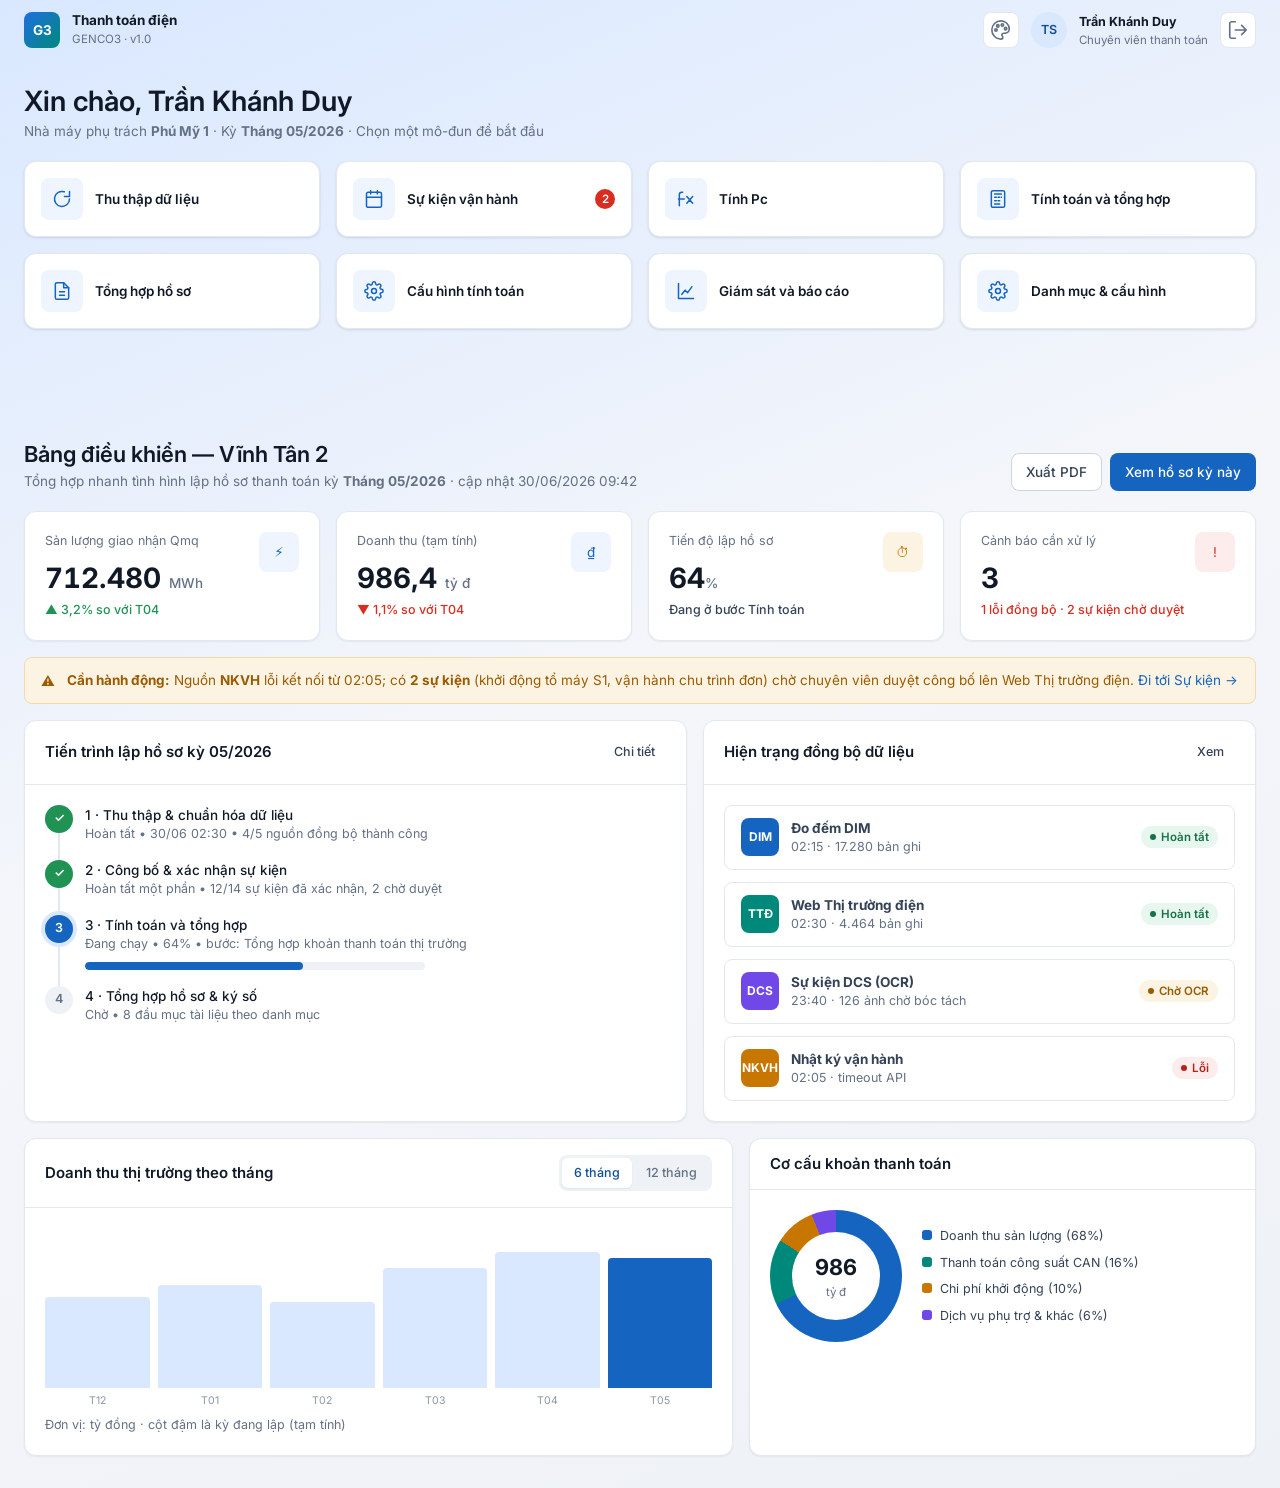
==== commit 2c3c1461: "." ====
--- a/index.html
+++ b/index.html
@@ -19,7 +19,7 @@
 
   <div class="welcome__hero">
     <h1>Xin chào, Trần Khánh Duy</h1>
-    <div class="subtitle">Nhà máy phụ trách <b>Nhiệt điện Vĩnh Tân 2</b> · Kỳ <b>Tháng 05/2026</b> · Chọn một mô-đun để bắt đầu</div>
+    <div class="subtitle">Nhà máy phụ trách <b>Phú Mỹ 1</b> · Kỳ <b>Tháng 05/2026</b> · Chọn một mô-đun để bắt đầu</div>
   </div>
 
   <!-- Khu 1: module launcher (8 mô-đun, 2 dòng) — App.welcome() đổ từ NAV (trừ Dashboard) -->
--- a/assets/design-system.css
+++ b/assets/design-system.css
@@ -672,8 +672,10 @@
   display: grid; place-items: center;
 }
 
-/* Khu 2 - nội dung dashboard (SC-001), trên surface đặc: không áp gradient vùng đọc số */
-.welcome__content { }
+/* Khu 2 - nội dung dashboard (SC-001), trên surface đặc: không áp gradient vùng đọc số.
+   padding-top tách khu 2 khỏi launcher thành một khối nội dung riêng (padding không bị
+   margin collapse với margin-bottom của .welcome__launcher => cộng dồn thật 32+80=112px). */
+.welcome__content { padding-top: calc(var(--sp-10) * 2); }
 
 @media (max-width: 1024px) { .welcome__launcher { grid-template-columns: repeat(2, 1fr); } }
 @media (max-width: 640px)  { .welcome__launcher { grid-template-columns: 1fr; }
